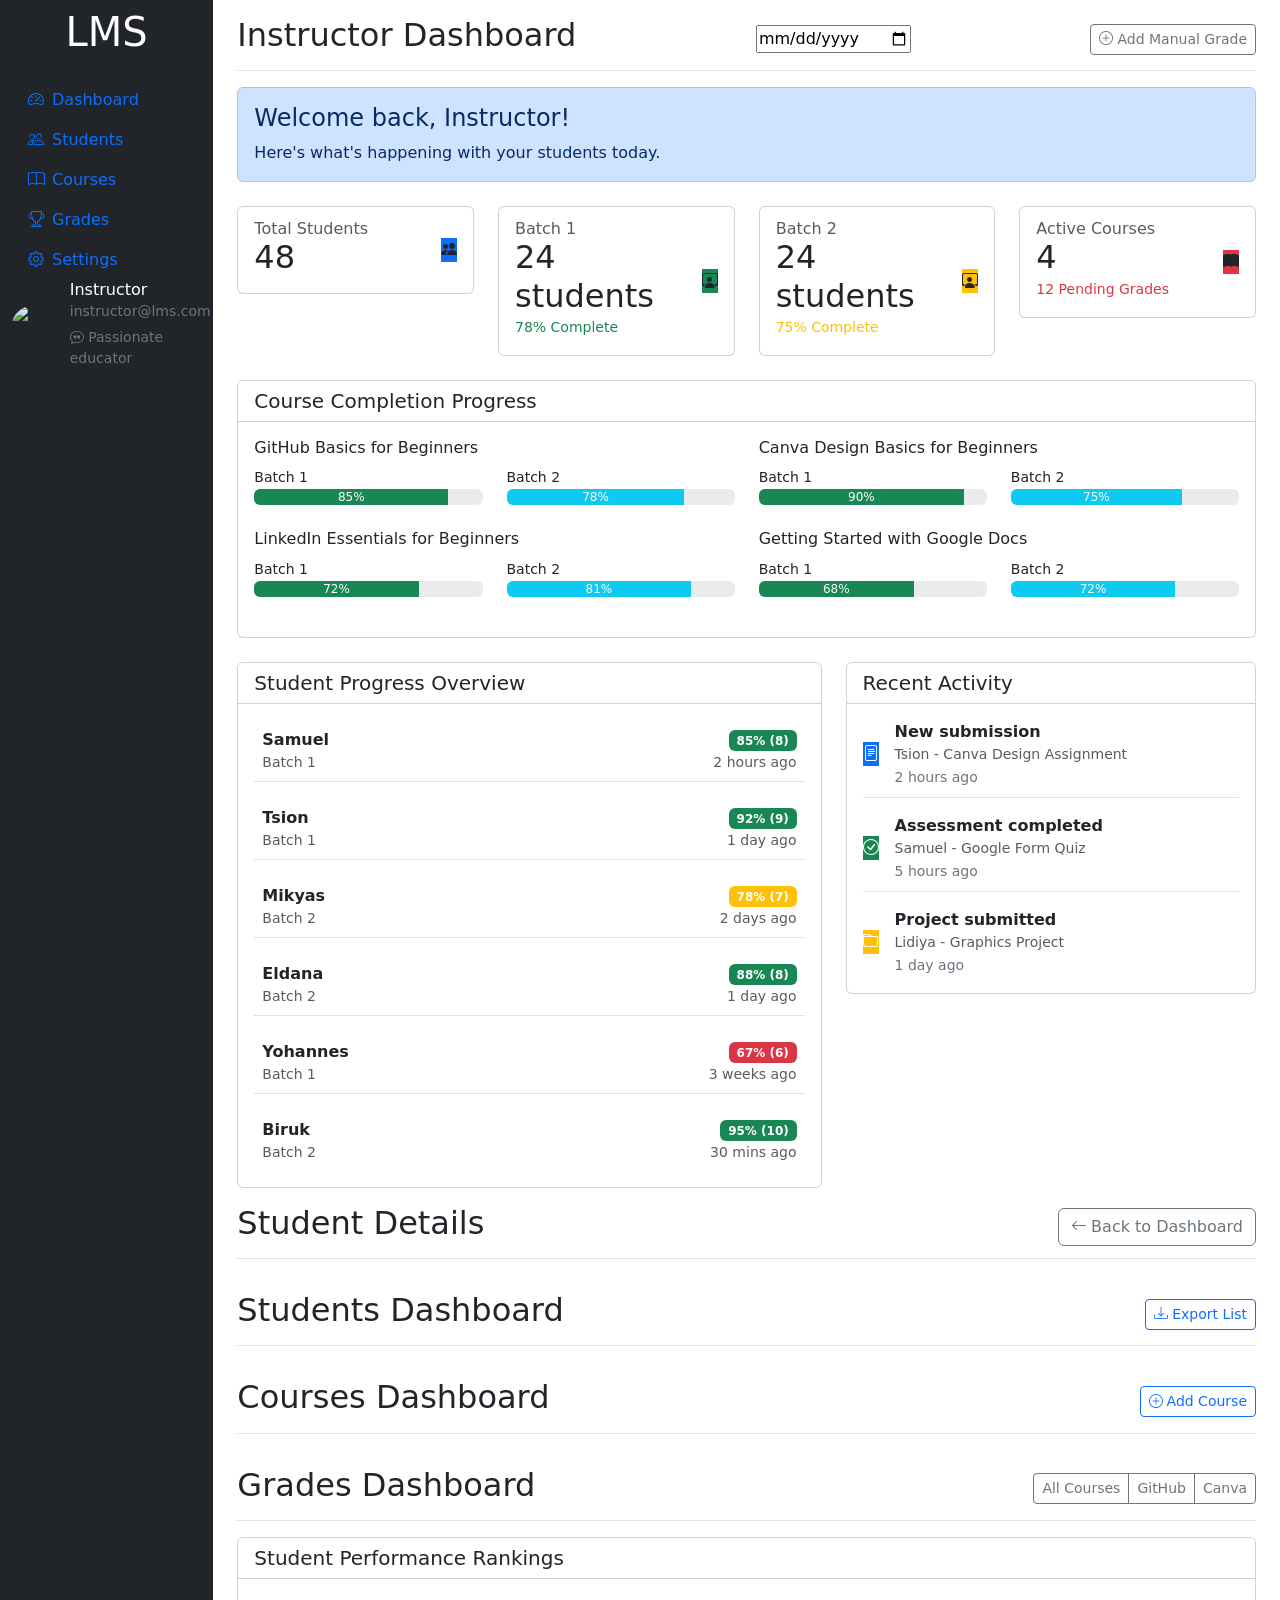
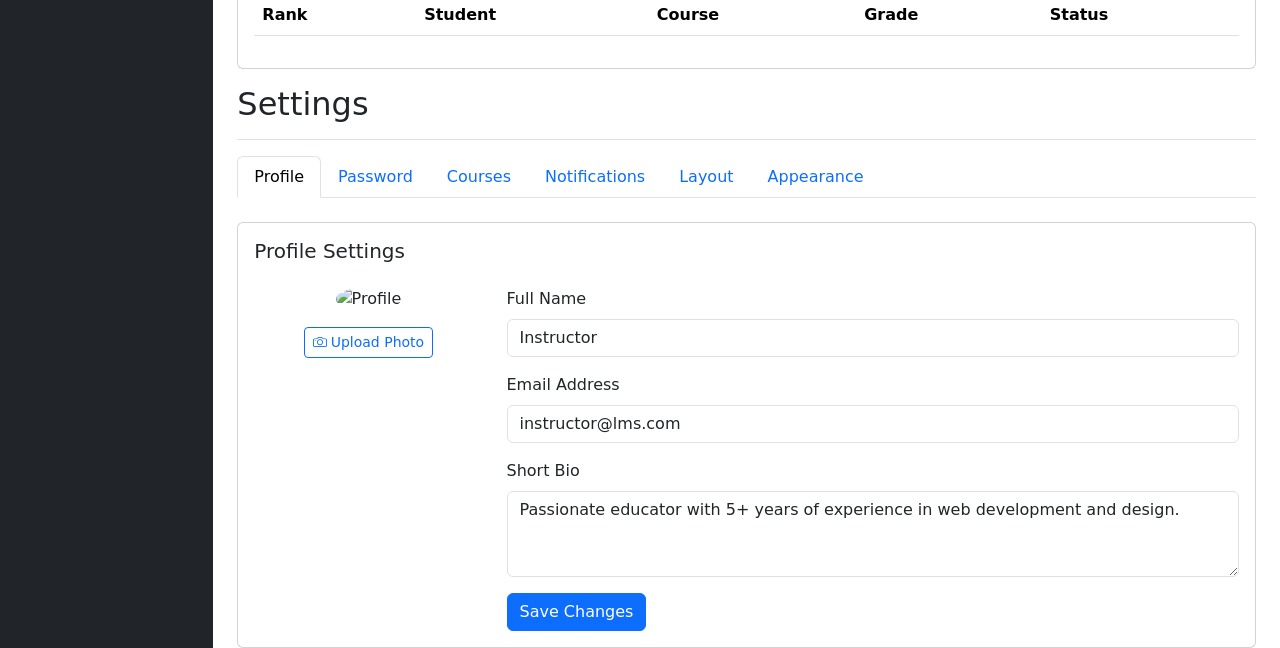
==== instructor/index.html @ f55db043 "Refactor instructor profile and clean up comments Updated instructor details and removed unnecessary" ====
<!doctype html>
<html lang="en">
  <head>
    <meta charset="UTF-8" />
    <meta name="viewport" content="width=device-width, initial-scale=1.0" />
    <title>LMS Dashboard - Instructor View</title>

    <!-- Bootstrap 5 CSS CDN -->
    <link
      href="https://cdn.jsdelivr.net/npm/bootstrap@5.3.2/dist/css/bootstrap.min.css"
      rel="stylesheet"
    />
    <!-- Bootstrap Icon -->
    <link
      rel="stylesheet"
      href="https://cdn.jsdelivr.net/npm/bootstrap-icons@1.11.3/font/bootstrap-icons.min.css"
    />
    <!-- Font Awesome -->
    <link
      rel="stylesheet"
      href="https://cdnjs.cloudflare.com/ajax/libs/font-awesome/6.5.1/css/all.min.css"
    />
    <!-- Custom CSS -->
    <link rel="stylesheet" href="style.css" />
  </head>
  <body>
    <!-- Main Container -->
    <div class="container-fluid">
      <div class="row">
        <!-- Sidebar Navigation -->
        <nav class="col-md-3 col-lg-2 d-md-block bg-dark sidebar">
          <div class="sidebar-wrapper">
            <div class="text-center mb-4">
              <h1 class="text-white mt-2">LMS</h1>
            </div>
            <ul class="nav flex-column">
              <li class="nav-item">
                <a class="nav-link active" href="#" data-page="dashboard">
                  <i class="bi bi-speedometer2 me-2"></i>Dashboard
                </a>
              </li>
              <li class="nav-item">
                <a class="nav-link" href="#" data-page="students">
                  <i class="bi bi-people me-2"></i>Students
                </a>
              </li>
              <li class="nav-item">
                <a class="nav-link" href="#" data-page="courses">
                  <i class="bi bi-book me-2"></i>Courses
                </a>
              </li>
              <li class="nav-item">
                <a class="nav-link" href="#" data-page="grades">
                  <i class="bi bi-trophy me-2"></i>Grades
                </a>
              </li>
              <li class="nav-item">
                <a class="nav-link" href="#" data-page="settings">
                  <i class="bi bi-gear me-2"></i>Settings
                </a>
              </li>
            </ul>

            <!-- Instructor Profile Section (Bottom of Sidebar) -->
            <div class="instructor-profile-sidebar">
              <div class="d-flex align-items-center">
                <img
                  src="https://via.placeholder.com/50"
                  alt="Profile"
                  class="profile-thumbnail rounded-circle me-2"
                />
                <div class="profile-info">
                  <h6 class="text-white mb-0"> Instructor</h6>
                  <small class="text-secondary">instructor@lms.com</small>
                  <p class="text-secondary small mb-0 mt-1">
                    <i class="bi bi-chat-quote"></i> Passionate educator
                  </p>
                </div>
              </div>
            </div>
          </div>
        </nav>

        <!-- Main Content Area -->
        <main class="col-md-9 ms-sm-auto col-lg-10 px-md-4 main-content">
          <!-- Dynamic Content Pages -->
          <div id="dashboard-page" class="page active">
            <!-- Dashboard Header -->
            <div
              class="d-flex justify-content-between flex-wrap flex-md-nowrap align-items-center pt-3 pb-2 mb-3 border-bottom"
            >
              <h1 class="h2">Instructor Dashboard</h1>
              <div class="calendar-box">
                <input type="date" id="calendar" />
              </div>
              <div class="btn-toolbar mb-2 mb-md-0">
                <button
                  type="button"
                  class="btn btn-sm btn-outline-secondary"
                  data-bs-toggle="modal"
                  data-bs-target="#gradeModal"
                >
                  <i class="bi bi-plus-circle me-1"></i>Add Manual Grade
                </button>
              </div>
            </div>

            <!-- Welcome Banner -->
            <div class="alert alert-primary welcome-banner mb-4">
              <h4 class="alert-heading">Welcome back, Instructor!</h4>
              <p class="mb-0">
                Here's what's happening with your students today.
              </p>
            </div>

            <!-- Stats Cards -->
            <div class="row mb-4">
              <div class="col-md-3">
                <div class="card stat-card">
                  <div class="card-body">
                    <div
                      class="d-flex justify-content-between align-items-center"
                    >
                      <div>
                        <h6 class="card-subtitle text-muted">Total Students</h6>
                        <h2 class="card-title mb-0">48</h2>
                      </div>
                      <div class="stat-icon bg-primary">
                        <i class="bi bi-people-fill"></i>
                      </div>
                    </div>
                  </div>
                </div>
              </div>
              <div class="col-md-3">
                <div class="card stat-card">
                  <div class="card-body">
                    <div
                      class="d-flex justify-content-between align-items-center"
                    >
                      <div>
                        <h6 class="card-subtitle text-muted">Batch 1</h6>
                        <h2 class="card-title mb-0">24 students</h2>
                        <small class="text-success">78% Complete</small>
                      </div>
                      <div class="stat-icon bg-success">
                        <i class="bi bi-person-workspace"></i>
                      </div>
                    </div>
                  </div>
                </div>
              </div>
              <div class="col-md-3">
                <div class="card stat-card">
                  <div class="card-body">
                    <div
                      class="d-flex justify-content-between align-items-center"
                    >
                      <div>
                        <h6 class="card-subtitle text-muted">Batch 2</h6>
                        <h2 class="card-title mb-0">24 students</h2>
                        <small class="text-warning">75% Complete</small>
                      </div>
                      <div class="stat-icon bg-warning">
                        <i class="bi bi-person-workspace"></i>
                      </div>
                    </div>
                  </div>
                </div>
              </div>
              <div class="col-md-3">
                <div class="card stat-card">
                  <div class="card-body">
                    <div
                      class="d-flex justify-content-between align-items-center"
                    >
                      <div>
                        <h6 class="card-subtitle text-muted">Active Courses</h6>
                        <h2 class="card-title mb-0">4</h2>
                        <small class="text-danger">12 Pending Grades</small>
                      </div>
                      <div class="stat-icon bg-danger">
                        <i class="bi bi-book-fill"></i>
                      </div>
                    </div>
                  </div>
                </div>
              </div>
            </div>

            <!-- Course Progress Section -->
            <div class="row mb-4">
              <div class="col-12">
                <div class="card">
                  <div class="card-header bg-white">
                    <h5 class="mb-0">Course Completion Progress</h5>
                  </div>
                  <div class="card-body">
                    <div class="row">
                      <div class="col-md-6">
                        <div class="course-item mb-3">
                          <h6>GitHub Basics for Beginners</h6>
                          <div class="row">
                            <div class="col-6">
                              <small>Batch 1</small>
                              <div class="progress mb-2">
                                <div
                                  class="progress-bar bg-success"
                                  style="width: 85%"
                                >
                                  85%
                                </div>
                              </div>
                            </div>
                            <div class="col-6">
                              <small>Batch 2</small>
                              <div class="progress mb-2">
                                <div
                                  class="progress-bar bg-info"
                                  style="width: 78%"
                                >
                                  78%
                                </div>
                              </div>
                            </div>
                          </div>
                        </div>
                        <div class="course-item mb-3">
                          <h6>LinkedIn Essentials for Beginners</h6>
                          <div class="row">
                            <div class="col-6">
                              <small>Batch 1</small>
                              <div class="progress mb-2">
                                <div
                                  class="progress-bar bg-success"
                                  style="width: 72%"
                                >
                                  72%
                                </div>
                              </div>
                            </div>
                            <div class="col-6">
                              <small>Batch 2</small>
                              <div class="progress mb-2">
                                <div
                                  class="progress-bar bg-info"
                                  style="width: 81%"
                                >
                                  81%
                                </div>
                              </div>
                            </div>
                          </div>
                        </div>
                      </div>
                      <div class="col-md-6">
                        <div class="course-item mb-3">
                          <h6>Canva Design Basics for Beginners</h6>
                          <div class="row">
                            <div class="col-6">
                              <small>Batch 1</small>
                              <div class="progress mb-2">
                                <div
                                  class="progress-bar bg-success"
                                  style="width: 90%"
                                >
                                  90%
                                </div>
                              </div>
                            </div>
                            <div class="col-6">
                              <small>Batch 2</small>
                              <div class="progress mb-2">
                                <div
                                  class="progress-bar bg-info"
                                  style="width: 75%"
                                >
                                  75%
                                </div>
                              </div>
                            </div>
                          </div>
                        </div>
                        <div class="course-item mb-3">
                          <h6>Getting Started with Google Docs</h6>
                          <div class="row">
                            <div class="col-6">
                              <small>Batch 1</small>
                              <div class="progress mb-2">
                                <div
                                  class="progress-bar bg-success"
                                  style="width: 68%"
                                >
                                  68%
                                </div>
                              </div>
                            </div>
                            <div class="col-6">
                              <small>Batch 2</small>
                              <div class="progress mb-2">
                                <div
                                  class="progress-bar bg-info"
                                  style="width: 72%"
                                >
                                  72%
                                </div>
                              </div>
                            </div>
                          </div>
                        </div>
                      </div>
                    </div>
                  </div>
                </div>
              </div>
            </div>

            <!-- Student Progress Overview and Recent Activity -->
            <div class="row">
              <div class="col-md-7">
                <div class="card">
                  <div class="card-header bg-white">
                    <h5 class="mb-0">Student Progress Overview</h5>
                  </div>
                  <div class="card-body">
                    <div class="student-progress-list">
                      <div
                        class="student-item mb-3 p-2 border-bottom"
                        onclick="viewStudentDetails('ST001')"
                      >
                        <div
                          class="d-flex justify-content-between align-items-center"
                        >
                          <div>
                            <strong>Samuel</strong>
                            <div class="text-muted small">Batch 1</div>
                          </div>
                          <div class="text-end">
                            <span class="badge bg-success">85% (8)</span>
                            <small class="text-muted d-block"
                              >2 hours ago</small
                            >
                          </div>
                        </div>
                      </div>
                      <div
                        class="student-item mb-3 p-2 border-bottom"
                        onclick="viewStudentDetails('ST002')"
                      >
                        <div
                          class="d-flex justify-content-between align-items-center"
                        >
                          <div>
                            <strong>Tsion</strong>
                            <div class="text-muted small">Batch 1</div>
                          </div>
                          <div class="text-end">
                            <span class="badge bg-success">92% (9)</span>
                            <small class="text-muted d-block">1 day ago</small>
                          </div>
                        </div>
                      </div>
                      <div
                        class="student-item mb-3 p-2 border-bottom"
                        onclick="viewStudentDetails('ST003')"
                      >
                        <div
                          class="d-flex justify-content-between align-items-center"
                        >
                          <div>
                            <strong>Mikyas</strong>
                            <div class="text-muted small">Batch 2</div>
                          </div>
                          <div class="text-end">
                            <span class="badge bg-warning">78% (7)</span>
                            <small class="text-muted d-block">2 days ago</small>
                          </div>
                        </div>
                      </div>
                      <div
                        class="student-item mb-3 p-2 border-bottom"
                        onclick="viewStudentDetails('ST004')"
                      >
                        <div
                          class="d-flex justify-content-between align-items-center"
                        >
                          <div>
                            <strong>Eldana</strong>
                            <div class="text-muted small">Batch 2</div>
                          </div>
                          <div class="text-end">
                            <span class="badge bg-success">88% (8)</span>
                            <small class="text-muted d-block">1 day ago</small>
                          </div>
                        </div>
                      </div>
                      <div
                        class="student-item mb-3 p-2 border-bottom"
                        onclick="viewStudentDetails('ST005')"
                      >
                        <div
                          class="d-flex justify-content-between align-items-center"
                        >
                          <div>
                            <strong>Yohannes</strong>
                            <div class="text-muted small">Batch 1</div>
                          </div>
                          <div class="text-end">
                            <span class="badge bg-danger">67% (6)</span>
                            <small class="text-muted d-block"
                              >3 weeks ago</small
                            >
                          </div>
                        </div>
                      </div>
                      <div
                        class="student-item p-2"
                        onclick="viewStudentDetails('ST006')"
                      >
                        <div
                          class="d-flex justify-content-between align-items-center"
                        >
                          <div>
                            <strong>Biruk</strong>
                            <div class="text-muted small">Batch 2</div>
                          </div>
                          <div class="text-end">
                            <span class="badge bg-success">95% (10)</span>
                            <small class="text-muted d-block"
                              >30 mins ago</small
                            >
                          </div>
                        </div>
                      </div>
                    </div>
                  </div>
                </div>
              </div>
              <div class="col-md-5">
                <div class="card">
                  <div class="card-header bg-white">
                    <h5 class="mb-0">Recent Activity</h5>
                  </div>
                  <div class="card-body">
                    <div class="activity-list">
                      <div class="activity-item mb-3 pb-2 border-bottom">
                        <div class="d-flex align-items-center">
                          <div class="activity-icon bg-primary me-3">
                            <i class="bi bi-file-text text-white"></i>
                          </div>
                          <div>
                            <strong>New submission</strong>
                            <div class="text-muted small">
                              Tsion - Canva Design Assignment
                            </div>
                            <small class="text-secondary">2 hours ago</small>
                          </div>
                        </div>
                      </div>
                      <div class="activity-item mb-3 pb-2 border-bottom">
                        <div class="d-flex align-items-center">
                          <div class="activity-icon bg-success me-3">
                            <i class="bi bi-check-circle text-white"></i>
                          </div>
                          <div>
                            <strong>Assessment completed</strong>
                            <div class="text-muted small">
                              Samuel - Google Form Quiz
                            </div>
                            <small class="text-secondary">5 hours ago</small>
                          </div>
                        </div>
                      </div>
                      <div class="activity-item">
                        <div class="d-flex align-items-center">
                          <div class="activity-icon bg-warning me-3">
                            <i class="bi bi-folder text-white"></i>
                          </div>
                          <div>
                            <strong>Project submitted</strong>
                            <div class="text-muted small">
                              Lidiya - Graphics Project
                            </div>
                            <small class="text-secondary">1 day ago</small>
                          </div>
                        </div>
                      </div>
                    </div>
                  </div>
                </div>
              </div>
            </div>
          </div>

          <!-- Student Details Page (initially hidden) -->
          <div id="student-page" class="page">
            <div
              class="d-flex justify-content-between flex-wrap flex-md-nowrap align-items-center pt-3 pb-2 mb-3 border-bottom"
            >
              <h1 class="h2">Student Details</h1>
              <button
                class="btn btn-outline-secondary"
                onclick="showPage('dashboard')"
              >
                <i class="bi bi-arrow-left me-1"></i>Back to Dashboard
              </button>
            </div>

            <!-- Student Details Content -->
            <div id="student-details-container">
              <!-- Will be populated by JavaScript -->
            </div>
          </div>

          <!-- Students Dashboard Page -->
          <div id="students-page" class="page">
            <div
              class="d-flex justify-content-between flex-wrap flex-md-nowrap align-items-center pt-3 pb-2 mb-3 border-bottom"
            >
              <h1 class="h2">Students Dashboard</h1>
              <div class="btn-toolbar mb-2 mb-md-0">
                <button
                  type="button"
                  class="btn btn-sm btn-outline-primary"
                  onclick="exportStudentList()"
                >
                  <i class="bi bi-download me-1"></i>Export List
                </button>
              </div>
            </div>

            <!-- Students by Batch -->
            <div id="students-by-batch" class="row">
              <!-- Will be populated by JavaScript -->
            </div>
          </div>

          <!-- Courses Dashboard Page -->
          <div id="courses-page" class="page">
            <div
              class="d-flex justify-content-between flex-wrap flex-md-nowrap align-items-center pt-3 pb-2 mb-3 border-bottom"
            >
              <h1 class="h2">Courses Dashboard</h1>
              <button
                type="button"
                class="btn btn-sm btn-outline-primary"
                onclick="showAddCourseModal()"
              >
                <i class="bi bi-plus-circle me-1"></i>Add Course
              </button>
            </div>

            <!-- Courses with Enrolled Students -->
            <div id="courses-with-students" class="row">
              <!-- Will be populated by JavaScript -->
            </div>
          </div>

          <!-- Grades Dashboard Page -->
          <div id="grades-page" class="page">
            <div
              class="d-flex justify-content-between flex-wrap flex-md-nowrap align-items-center pt-3 pb-2 mb-3 border-bottom"
            >
              <h1 class="h2">Grades Dashboard</h1>
              <div class="btn-group">
                <button
                  type="button"
                  class="btn btn-sm btn-outline-secondary"
                  onclick="filterGradesByCourse('all')"
                >
                  All Courses
                </button> 
                <button
                  type="button"
                  class="btn btn-sm btn-outline-secondary"
                  onclick="filterGradesByCourse('github')"
                >
                  GitHub
                </button>
                

                <button
                  type="button"
                  class="btn btn-sm btn-outline-secondary"
                  onclick="filterGradesByCourse('canva')"
                >
                  Canva
                </button>
              </div>
            </div>

            <!-- Rankings Table -->
            <div class="card">
              <div class="card-header bg-white">
                <h5 class="mb-0">Student Performance Rankings</h5>
              </div>
              <div class="card-body">
                <div class="table-responsive">
                  <table
                    class="table table-hover rankings-table"
                    id="grades-ranking-table"
                  >
                    <thead>
                      <tr>
                        <th>Rank</th>
                        <th>Student</th>
                        <th>Course</th>
                        <th>Grade</th>
                        <th>Status</th>
                      </tr>
                    </thead>
                    <tbody id="grades-table-body">
                      <!-- Will be populated by JavaScript -->
                    </tbody>
                  </table>
                </div>
              </div>
            </div>
          </div>

          <!-- Settings Dashboard Page -->
          <div id="settings-page" class="page">
            <div
              class="d-flex justify-content-between flex-wrap flex-md-nowrap align-items-center pt-3 pb-2 mb-3 border-bottom"
            >
              <h1 class="h2">Settings</h1>
            </div>

            <!-- Settings Tabs -->
            <ul class="nav nav-tabs mb-4" id="settingsTabs" role="tablist">
              <li class="nav-item" role="presentation">
                <button
                  class="nav-link active"
                  id="profile-tab"
                  data-bs-toggle="tab"
                  data-bs-target="#profile"
                  type="button"
                  role="tab"
                >
                  Profile
                </button>
              </li>
              <li class="nav-item" role="presentation">
                <button
                  class="nav-link"
                  id="password-tab"
                  data-bs-toggle="tab"
                  data-bs-target="#password"
                  type="button"
                  role="tab"
                >
                  Password
                </button>
              </li>
              <li class="nav-item" role="presentation">
                <button
                  class="nav-link"
                  id="courses-tab"
                  data-bs-toggle="tab"
                  data-bs-target="#courses-settings"
                  type="button"
                  role="tab"
                >
                  Courses
                </button>
              </li>
              <li class="nav-item" role="presentation">
                <button
                  class="nav-link"
                  id="notifications-tab"
                  data-bs-toggle="tab"
                  data-bs-target="#notifications"
                  type="button"
                  role="tab"
                >
                  Notifications
                </button>
              </li>
              <li class="nav-item" role="presentation">
                <button
                  class="nav-link"
                  id="layout-tab"
                  data-bs-toggle="tab"
                  data-bs-target="#layout"
                  type="button"
                  role="tab"
                >
                  Layout
                </button>
              </li>
              <li class="nav-item" role="presentation">
                <button
                  class="nav-link"
                  id="appearance-tab"
                  data-bs-toggle="tab"
                  data-bs-target="#appearance"
                  type="button"
                  role="tab"
                >
                  Appearance
                </button>
              </li>
            </ul>

            <!-- Settings Tab Content -->
            <div class="tab-content" id="settingsTabContent">
              <!-- Profile Settings -->
              <div
                class="tab-pane fade show active"
                id="profile"
                role="tabpanel"
              >
                <div class="card">
                  <div class="card-body">
                    <h5 class="card-title mb-4">Profile Settings</h5>
                    <form id="profileSettingsForm">
                      <div class="row">
                        <div class="col-md-3 text-center mb-4">
                          <div class="profile-picture-upload">
                            <img
                              src="https://via.placeholder.com/150"
                              alt="Profile"
                              class="rounded-circle mb-3"
                              id="profilePreview"
                              style="
                                width: 150px;
                                height: 150px;
                                object-fit: cover;
                              "
                            />
                            <div>
                              <label
                                for="profilePicture"
                                class="btn btn-outline-primary btn-sm"
                              >
                                <i class="bi bi-camera me-1"></i>Upload Photo
                              </label>
                              <input
                                type="file"
                                class="d-none"
                                id="profilePicture"
                                accept="image/*"
                                onchange="previewProfilePicture(this)"
                              />
                            </div>
                          </div>
                        </div>
                        <div class="col-md-9">
                          <div class="mb-3">
                            <label for="profileName" class="form-label"
                              >Full Name</label
                            >
                            <input
                              type="text"
                              class="form-control"
                              id="profileName"
                              value="Instructor"
                            />
                          </div>
                          <div class="mb-3">
                            <label for="profileEmail" class="form-label"
                              >Email Address</label
                            >
                            <input
                              type="email"
                              class="form-control"
                              id="profileEmail"
                              value="instructor@lms.com"
                            />
                          </div>
                          <div class="mb-3">
                            <label for="profileBio" class="form-label"
                              >Short Bio</label
                            >
                            <textarea
                              class="form-control"
                              id="profileBio"
                              rows="3"
                            >
Passionate educator with 5+ years of experience in web development and design.</textarea
                            >
                          </div>
                          <button
                            type="button"
                            class="btn btn-primary"
                            onclick="saveProfileSettings()"
                          >
                            Save Changes
                          </button>
                        </div>
                      </div>
                    </form>
                  </div>
                </div>
              </div>

              <!-- Password Settings -->
              <div class="tab-pane fade" id="password" role="tabpanel">
                <div class="card">
                  <div class="card-body">
                    <h5 class="card-title mb-4">Change Password</h5>
                    <form id="passwordSettingsForm">
                      <div class="mb-3">
                        <label for="currentPassword" class="form-label"
                          >Current Password</label
                        >
                        <input
                          type="password"
                          class="form-control"
                          id="currentPassword"
                          required
                        />
                      </div>
                      <div class="mb-3">
                        <label for="newPassword" class="form-label"
                          >New Password</label
                        >
                        <input
                          type="password"
                          class="form-control"
                          id="newPassword"
                          required
                        />
                        <div class="password-strength mt-2">
                          <div class="progress" style="height: 5px">
                            <div
                              class="progress-bar"
                              id="passwordStrength"
                              style="width: 0%"
                            ></div>
                          </div>
                          <small class="text-muted" id="passwordStrengthText"
                            >Enter a password</small
                          >
                        </div>
                      </div>
                      <div class="mb-3">
                        <label for="confirmPassword" class="form-label"
                          >Confirm New Password</label
                        >
                        <input
                          type="password"
                          class="form-control"
                          id="confirmPassword"
                          required
                        />
                        <div
                          class="invalid-feedback"
                          id="passwordMatchFeedback"
                        >
                          Passwords do not match
                        </div>
                      </div>
                      <button
                        type="button"
                        class="btn btn-primary"
                        onclick="changePassword()"
                      >
                        Update Password
                      </button>
                    </form>
                  </div>
                </div>
              </div>

              <!-- Course Settings -->
              <div class="tab-pane fade" id="courses-settings" role="tabpanel">
                <div class="card">
                  <div class="card-body">
                    <h5 class="card-title mb-4">Course Settings</h5>

                    <!-- Course Visibility -->
                    <div class="mb-4">
                      <h6>Default Course Visibility</h6>
                      <div class="form-check">
                        <input
                          class="form-check-input"
                          type="radio"
                          name="courseVisibility"
                          id="visibilityPublic"
                          checked
                        />
                        <label class="form-check-label" for="visibilityPublic">
                          <i class="bi bi-globe me-1"></i>Public - Anyone can
                          view
                        </label>
                      </div>
                      <div class="form-check">
                        <input
                          class="form-check-input"
                          type="radio"
                          name="courseVisibility"
                          id="visibilityPrivate"
                        />
                        <label class="form-check-label" for="visibilityPrivate">
                          <i class="bi bi-lock me-1"></i>Private - Only enrolled
                          students
                        </label>
                      </div>
                    </div>

                    <!-- Enrollment Options -->
                    <div class="mb-4">
                      <h6>Default Enrollment Options</h6>
                      <div class="form-check">
                        <input
                          class="form-check-input"
                          type="radio"
                          name="enrollmentOption"
                          id="enrollmentOpen"
                          checked
                        />
                        <label class="form-check-label" for="enrollmentOpen">
                          <i class="bi bi-door-open me-1"></i>Open Enrollment -
                          Anyone can join
                        </label>
                      </div>
                      <div class="form-check">
                        <input
                          class="form-check-input"
                          type="radio"
                          name="enrollmentOption"
                          id="enrollmentInvite"
                        />
                        <label class="form-check-label" for="enrollmentInvite">
                          <i class="bi bi-envelope me-1"></i>Invite Only -
                          Requires approval
                        </label>
                      </div>
                    </div>

                    <button
                      type="button"
                      class="btn btn-primary"
                      onclick="saveCourseSettings()"
                    >
                      Save Settings
                    </button>
                  </div>
                </div>
              </div>

              <!-- Notification Settings -->
              <div class="tab-pane fade" id="notifications" role="tabpanel">
                <div class="card">
                  <div class="card-body">
                    <h5 class="card-title mb-4">Notification Preferences</h5>

                    <div class="mb-4">
                      <div class="form-check form-switch mb-3">
                        <input
                          class="form-check-input"
                          type="checkbox"
                          id="emailSubmissions"
                          checked
                        />
                        <label class="form-check-label" for="emailSubmissions">
                          <strong
                            >Email notifications for new submissions</strong
                          >
                          <p class="text-muted small mb-0">
                            Get notified when students submit assignments
                          </p>
                        </label>
                      </div>

                      <div class="form-check form-switch mb-3">
                        <input
                          class="form-check-input"
                          type="checkbox"
                          id="emailMessages"
                          checked
                        />
                        <label class="form-check-label" for="emailMessages">
                          <strong>Email notifications for new messages</strong>
                          <p class="text-muted small mb-0">
                            Get notified when you receive new messages
                          </p>
                        </label>
                      </div>

                      <div class="form-check form-switch mb-3">
                        <input
                          class="form-check-input"
                          type="checkbox"
                          id="emailGrades"
                        />
                        <label class="form-check-label" for="emailGrades">
                          <strong>Grade updates</strong>
                          <p class="text-muted small mb-0">
                            Get notified when grades are posted or updated
                          </p>
                        </label>
                      </div>

                      <div class="form-check form-switch">
                        <input
                          class="form-check-input"
                          type="checkbox"
                          id="emailAnnouncements"
                          checked
                        />
                        <label
                          class="form-check-label"
                          for="emailAnnouncements"
                        >
                          <strong>Course announcements</strong>
                          <p class="text-muted small mb-0">
                            Receive important course announcements
                          </p>
                        </label>
                      </div>
                    </div>

                    <button
                      type="button"
                      class="btn btn-primary"
                      onclick="saveNotificationSettings()"
                    >
                      Save Preferences
                    </button>
                  </div>
                </div>
              </div>

              <!-- Layout Settings -->
              <div class="tab-pane fade" id="layout" role="tabpanel">
                <div class="card">
                  <div class="card-body">
                    <h5 class="card-title mb-4">Account</h5>

                    <!-- Active Sessions -->
                    <div class="mb-4">
                      <h6>Active Sessions</h6>
                      <div class="list-group">
                        <div
                          class="list-group-item d-flex justify-content-between align-items-center"
                        >
                          <div>
                            <i class="bi bi-laptop me-2"></i>
                            <strong>Current Session</strong>
                            <br />
                            <small class="text-muted"
                              >Chrome on Windows • 192.168.1.100</small
                            >
                          </div>
                          <span class="badge bg-success">Active Now</span>
                        </div>
                        <div
                          class="list-group-item d-flex justify-content-between align-items-center"
                        >
                          <div>
                            <i class="bi bi-phone me-2"></i>
                            <strong>Mobile Device</strong>
                            <br />
                            <small class="text-muted"
                              >Safari on iOS • 192.168.1.101</small
                            >
                          </div>
                          <button class="btn btn-sm btn-outline-danger">
                            Sign Out
                          </button>
                        </div>
                      </div>
                    </div>

                    <button
                      type="button"
                      class="btn btn-primary"
                      onclick="saveLayoutSettings()"
                    >
                      Save Layout
                    </button>
                  </div>
                </div>
              </div>

              <!-- Appearance Settings -->
              <div class="tab-pane fade" id="appearance" role="tabpanel">
                <div class="card">
                  <div class="card-body">
                    <h5 class="card-title mb-4">Appearance</h5>

                    <!-- Theme Options -->
                    <div class="mb-4">
                      <h6>Theme</h6>
                      <div class="row">
                        <div class="col-md-6 mb-3">
                          <div
                            class="theme-option card text-center p-3 selected"
                            onclick="selectTheme('light')"
                          >
                            <i
                              class="bi bi-brightness-high-fill fs-1 mb-2 text-warning"
                            ></i>
                            <h6>Light Mode</h6>
                            <small class="text-muted"
                              >Default light theme</small
                            >
                          </div>
                        </div>
                        <div class="col-md-6 mb-3">
                          <div
                            class="theme-option card text-center p-3"
                            onclick="selectTheme('dark')"
                          >
                            <i
                              class="bi bi-moon-stars-fill fs-1 mb-2 text-primary"
                            ></i>
                            <h6>Dark Mode</h6>
                            <small class="text-muted"
                              >Easy on the eyes at night</small
                            >
                          </div>
                        </div>
                      </div>
                    </div>

                    <button
                      type="button"
                      class="btn btn-primary"
                      onclick="saveAppearanceSettings()"
                    >
                      Apply Theme
                    </button>
                  </div>
                </div>
              </div>
            </div>
          </div>
        </main>
      </div>
    </div>

    <!-- Add Manual Grade Modal -->
    <div class="modal fade" id="gradeModal" tabindex="-1">
      <div class="modal-dialog">
        <div class="modal-content">
          <div class="modal-header">
            <h5 class="modal-title">Add Manual Grade</h5>
            <button
              type="button"
              class="btn-close"
              data-bs-dismiss="modal"
            ></button>
          </div>
          <div class="modal-body">
            <form id="gradeForm">
              <div class="mb-3">
                <label for="studentName" class="form-label">Student Name</label>
                <select class="form-select" id="studentName" required>
                  <option value="">Select student</option>
                  <option value="Sami">Sami (Batch 1)</option>
                  <option value="Tsi">Tsi (Batch 1)</option>
                  <option value="Miky">Miky (Batch 2)</option>
                  <option value="Emma">Emma (Batch 2)</option>
                  <option value="John">John (Batch 1)</option>
                  <option value="Bety">Bety (Batch 2)</option>
                  <option value="Lidiya">Lidiya (Batch 2)</option>
                  <option value="Alex">Abel (Batch 1)</option>
                </select>
              </div>
              <div class="mb-3">
                <label for="courseName" class="form-label">Course</label>
                <select class="form-select" id="courseName" required>
                  <option value="">Select course</option>
                  <option value="GitHub Basics for Beginners">
                    GitHub Basics
                  </option>
                  <option value="LinkedIn Essentials for Beginners">
                    LinkedIn Essentials
                  </option>
                  <option value="Canva Design Basics for Beginners">
                    Canva Design
                  </option>
                  <option value="Getting Started with Google Docs">
                    Google Docs
                  </option>
                </select>
              </div>
              <div class="mb-3">
                <label for="gradeValue" class="form-label">Grade (%)</label>
                <input
                  type="number"
                  class="form-control"
                  id="gradeValue"
                  min="0"
                  max="100"
                  required
                />
              </div>
              <div class="mb-3">
                <label for="assessmentType" class="form-label"
                  >Assessment Type</label
                >
                <input
                  type="text"
                  class="form-control"
                  id="assessmentType"
                  placeholder="e.g., Midterm Project, Quiz"
                  required
                />
              </div>
            </form>
          </div>
          <div class="modal-footer">
            <button
              type="button"
              class="btn btn-secondary"
              data-bs-dismiss="modal"
            >
              Cancel
            </button>
            <button
              type="button"
              class="btn btn-primary"
              onclick="submitGrade()"
            >
              Submit Grade
            </button>
          </div>
        </div>
      </div>
    </div>

    <!-- Add Course Modal (New) -->
    <div class="modal fade" id="addCourseModal" tabindex="-1">
      <div class="modal-dialog">
        <div class="modal-content">
          <div class="modal-header">
            <h5 class="modal-title">Add New Course</h5>
            <button
              type="button"
              class="btn-close"
              data-bs-dismiss="modal"
            ></button>
          </div>
          <div class="modal-body">
            <form id="addCourseForm">
              <div class="mb-3">
                <label for="courseName" class="form-label">Course Name</label>
                <input
                  type="text"
                  class="form-control"
                  id="courseName"
                  required
                />
              </div>
              <div class="mb-3">
                <label for="courseCode" class="form-label">Course Code</label>
                <input
                  type="text"
                  class="form-control"
                  id="courseCode"
                  placeholder="e.g., CS101"
                  required
                />
              </div>
              <div class="mb-3">
                <label for="courseDescription" class="form-label"
                  >Description</label
                >
                <textarea
                  class="form-control"
                  id="courseDescription"
                  rows="3"
                ></textarea>
              </div>
              <div class="mb-3">
                <label for="courseVisibility" class="form-label"
                  >Visibility</label
                >
                <select class="form-select" id="courseVisibility">
                  <option value="public">Public</option>
                  <option value="private">Private</option>
                </select>
              </div>
            </form>
          </div>
          <div class="modal-footer">
            <button
              type="button"
              class="btn btn-secondary"
              data-bs-dismiss="modal"
            >
              Cancel
            </button>
            <button
              type="button"
              class="btn btn-primary"
              onclick="addNewCourse()"
            >
              Add Course
            </button>
          </div>
        </div>
      </div>
    </div>

    <!-- Bootstrap JS -->
    <script src="https://cdn.jsdelivr.net/npm/bootstrap@5.3.2/dist/js/bootstrap.bundle.min.js"></script>
    <!-- Custom JS -->
    <script src="script.js"></script>
  </body>
</html>
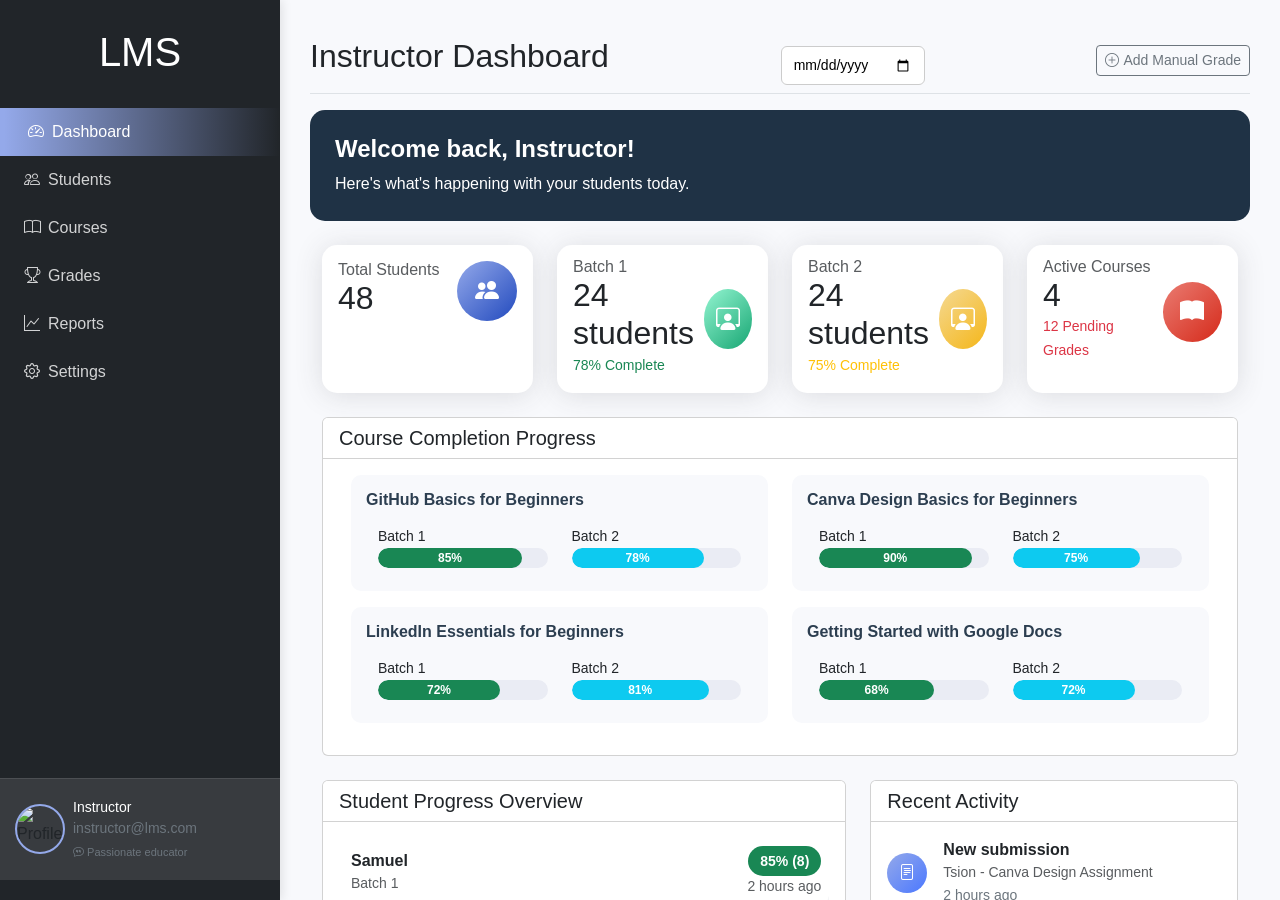
==== commit 01e497d0: "Implement Reports Dashboard with filters and export Added a Reports Dashboard page with export optio" ====
--- a/instructor/index.html
+++ b/instructor/index.html
@@ -54,6 +54,11 @@
                   <i class="bi bi-trophy me-2"></i>Grades
                 </a>
               </li>
+              <li class="nav-item">
+  <a class="nav-link" href="#" data-page="reports">
+    <i class="bi bi-graph-up me-2"></i>Reports
+  </a>
+</li>
               <li class="nav-item">
                 <a class="nav-link" href="#" data-page="settings">
                   <i class="bi bi-gear me-2"></i>Settings
@@ -618,6 +623,106 @@
             </div>
           </div>
 
+        <!-- Reports Dashboard Page -->
+<div id="reports-page" class="page">
+  <div
+    class="d-flex justify-content-between flex-wrap flex-md-nowrap align-items-center pt-3 pb-2 mb-3 border-bottom"
+  >
+    <h1 class="h2">Reports & Analytics</h1>
+    <div class="btn-toolbar gap-2">
+      <button type="button" class="btn btn-sm btn-success" onclick="exportToCSV()">
+        <i class="bi bi-file-spreadsheet me-1"></i>Export CSV
+      </button>
+      <button type="button" class="btn btn-sm btn-danger" onclick="exportToPDF()">
+        <i class="bi bi-file-pdf me-1"></i>Export PDF
+      </button>
+      <button type="button" class="btn btn-sm btn-primary" onclick="printReport()">
+        <i class="bi bi-printer me-1"></i>Print
+      </button>
+    </div>
+  </div>
+
+  <!-- Report Filters -->
+  <div class="card mb-4">
+    <div class="card-header bg-white">
+      <h5 class="mb-0"><i class="bi bi-funnel me-2"></i>Report Filters</h5>
+    </div>
+    <div class="card-body">
+      <div class="row">
+        <div class="col-md-3 mb-3">
+          <label class="form-label">Report Type</label>
+          <select class="form-select" id="reportType" onchange="updateReportPreview()">
+            <option value="students">Student Report</option>
+            <option value="grades">Grade Report</option>
+            <option value="courses">Course Report</option>
+            <option value="performance">Performance Summary</option>
+          </select>
+        </div>
+        <div class="col-md-3 mb-3">
+          <label class="form-label">Batch</label>
+          <select class="form-select" id="reportBatch" onchange="updateReportPreview()">
+            <option value="all">All Batches</option>
+            <option value="Batch 1">Batch 1</option>
+            <option value="Batch 2">Batch 2</option>
+          </select>
+        </div>
+        <div class="col-md-3 mb-3">
+          <label class="form-label">Date Range</label>
+          <select class="form-select" id="reportDateRange" onchange="updateReportPreview()">
+            <option value="all">All Time</option>
+            <option value="week">Last 7 Days</option>
+            <option value="month">Last 30 Days</option>
+            <option value="semester">This Semester</option>
+          </select>
+        </div>
+        <div class="col-md-3 mb-3">
+          <label class="form-label">Sort By</label>
+          <select class="form-select" id="reportSort" onchange="updateReportPreview()">
+            <option value="name">Name (A-Z)</option>
+            <option value="grade">Grade (High to Low)</option>
+            <option value="date">Date (Newest)</option>
+          </select>
+        </div>
+      </div>
+      <div class="row">
+        <div class="col-md-4 mb-3">
+          <label class="form-label">Course Filter</label>
+          <select class="form-select" id="reportCourse" onchange="updateReportPreview()">
+            <option value="all">All Courses</option>
+            <option value="GitHub Basics for Beginners">GitHub Basics</option>
+            <option value="LinkedIn Essentials for Beginners">LinkedIn Essentials</option>
+            <option value="Canva Design Basics for Beginners">Canva Design</option>
+            <option value="Getting Started with Google Docs">Google Docs</option>
+          </select>
+        </div>
+        <div class="col-md-4 mb-3">
+          <label class="form-label">Grade Range (Min)</label>
+          <input type="range" class="form-range" id="gradeMin" min="0" max="100" value="0" oninput="updateGradeMinValue(this.value)">
+          <span id="gradeMinValue" class="small">0%</span>
+        </div>
+        <div class="col-md-4 mb-3">
+          <label class="form-label">Grade Range (Max)</label>
+          <input type="range" class="form-range" id="gradeMax" min="0" max="100" value="100" oninput="updateGradeMaxValue(this.value)">
+          <span id="gradeMaxValue" class="small">100%</span>
+        </div>
+      </div>
+    </div>
+  </div>
+
+  <!-- Report Preview -->
+  <div class="card">
+    <div class="card-header bg-white d-flex justify-content-between align-items-center">
+      <h5 class="mb-0"><i class="bi bi-file-text me-2"></i>Report Preview</h5>
+      <div class="text-muted small" id="reportStats"></div>
+    </div>
+    <div class="card-body">
+      <div id="reportPreviewContainer" style="max-height: 500px; overflow-y: auto;">
+        <!-- Report content will be dynamically loaded here -->
+      </div>
+    </div>
+  </div>
+</div>
+          
           <!-- Settings Dashboard Page -->
           <div id="settings-page" class="page">
             <div
--- a/instructor/style.css
+++ b/instructor/style.css
@@ -0,0 +1,1162 @@
+:root {
+    --primary-color: #94a9ea;
+    --success-color: #94f5d1;
+    --info-color: #80e4f4;
+    --warning-color: #f5d992;
+    --danger-color: #ea7c72;
+    --sidebar-width: 280px;
+}
+
+/* Base Styles */
+* {
+    margin: 0;
+    padding: 0;
+    box-sizing: border-box;
+}
+
+html,
+body {
+    height: 100%;
+    overflow: hidden;
+}
+
+body {
+    font-family: -apple-system, BlinkMacSystemFont, 'Segoe UI', Roboto, 'Helvetica Neue', Arial, sans-serif;
+    background: #f8f9fc;
+}
+
+/* Main Container */
+.container-fluid {
+    height: 100vh;
+    padding: 0;
+    overflow: hidden;
+}
+
+.row {
+    height: 100%;
+    margin: 0;
+}
+
+/* Sidebar Styles */
+.sidebar {
+    position: fixed;
+    top: 0;
+    bottom: 0;
+    left: 0;
+    width: var(--sidebar-width);
+    z-index: 100;
+    padding: 0;
+    background: #131823;
+    box-shadow: 2px 0 10px rgba(0, 0, 0, 0.1);
+}
+
+.sidebar-wrapper {
+    height: 100%;
+    display: flex;
+    flex-direction: column;
+    padding: 20px 0;
+    overflow-y: auto;
+}
+
+.sidebar .nav-link {
+    font-weight: 500;
+    color: rgba(255, 255, 255, 0.8);
+    padding: 0.75rem 1.5rem;
+    transition: all 0.3s;
+}
+
+.sidebar .nav-link:hover {
+    color: white;
+    background: rgba(255, 255, 255, 0.1);
+    padding-left: 2rem;
+}
+
+.sidebar .nav-link.active {
+    color: white;
+    background: linear-gradient(90deg, var(--primary-color), transparent);
+    border-left: 4px solid var(--primary-color);
+}
+
+/* Instructor Avatar */
+.instructor-avatar {
+    width: 80px;
+    height: 80px;
+    background: linear-gradient(135deg, var(--primary-color), var(--info-color));
+    border-radius: 50%;
+    display: flex;
+    align-items: center;
+    justify-content: center;
+    font-size: 24px;
+    font-weight: bold;
+    color: white;
+    border: 3px solid rgba(255, 255, 255, 0.2);
+    margin: 0 auto 10px;
+}
+
+/* Instructor Profile Sidebar */
+.instructor-profile-sidebar {
+    margin-top: auto;
+    padding: 20px 15px;
+    background: rgba(255, 255, 255, 0.1);
+    border-top: 1px solid rgba(255, 255, 255, 0.1);
+    transition: all 0.3s;
+}
+
+.instructor-profile-sidebar:hover {
+    background: rgba(255, 255, 255, 0.15);
+}
+
+.profile-thumbnail {
+    width: 50px;
+    height: 50px;
+    object-fit: cover;
+    border: 2px solid var(--primary-color);
+}
+
+.profile-info {
+    flex: 1;
+    overflow: hidden;
+}
+
+.profile-info h6 {
+    font-size: 14px;
+    white-space: nowrap;
+    overflow: hidden;
+    text-overflow: ellipsis;
+    margin-bottom: 2px;
+}
+
+.profile-info p {
+    font-size: 11px;
+    white-space: nowrap;
+    overflow: hidden;
+    text-overflow: ellipsis;
+    margin-bottom: 0;
+}
+
+/* Main Content Area */
+.main-content {
+    margin-left: var(--sidebar-width);
+    width: calc(100% - var(--sidebar-width));
+    height: 100vh;
+    overflow-y: auto;
+    padding: 20px 30px !important;
+    background: #f8f9fc;
+}
+
+/* Custom Scrollbar for Main Content */
+.main-content::-webkit-scrollbar {
+    width: 8px;
+}
+
+.main-content::-webkit-scrollbar-track {
+    background: #f1f1f1;
+    border-radius: 10px;
+}
+
+.main-content::-webkit-scrollbar-thumb {
+    background: var(--primary-color);
+    border-radius: 10px;
+}
+
+.main-content::-webkit-scrollbar-thumb:hover {
+    background: #224abe;
+}
+
+/* Page Transitions */
+.page {
+    display: none;
+    animation: fadeIn 0.3s ease;
+}
+
+.page.active {
+    display: block;
+}
+
+@keyframes fadeIn {
+    from {
+        opacity: 0;
+        transform: translateY(10px);
+    }
+
+    to {
+        opacity: 1;
+        transform: translateY(0);
+    }
+}
+
+/* Welcome Banner */
+.welcome-banner {
+    background: rgb(31, 50, 69);
+    color: white;
+    border: none;
+    border-radius: 15px;
+    padding: 25px;
+}
+
+.welcome-banner .alert-heading {
+    color: white;
+    font-weight: 600;
+}
+
+/* Stat Cards */
+.stat-card {
+    border: none;
+    border-radius: 15px;
+    box-shadow: 0 0.15rem 1.75rem 0 rgba(58, 59, 69, 0.15);
+    transition: transform 0.3s;
+    overflow: hidden;
+    height: 100%;
+}
+
+.stat-card:hover {
+    transform: translateY(-5px);
+}
+
+.stat-icon {
+    width: 60px;
+    height: 60px;
+    border-radius: 50%;
+    display: flex;
+    align-items: center;
+    justify-content: center;
+    color: white;
+    font-size: 24px;
+}
+
+.stat-icon.bg-primary {
+    background: linear-gradient(135deg, var(--primary-color), #224abe) !important;
+}
+
+.stat-icon.bg-success {
+    background: linear-gradient(135deg, var(--success-color), #17a673) !important;
+}
+
+.stat-icon.bg-warning {
+    background: linear-gradient(135deg, var(--warning-color), #f4b619) !important;
+}
+
+.stat-icon.bg-danger {
+    background: linear-gradient(135deg, var(--danger-color), #d52a1a) !important;
+}
+
+/* Course Progress */
+.course-item {
+    background: #f8f9fc;
+    padding: 15px;
+    border-radius: 10px;
+    transition: background 0.3s;
+}
+
+.course-item:hover {
+    background: #ffffff;
+    box-shadow: 0 0.15rem 1.75rem 0 rgba(58, 59, 69, 0.15);
+}
+
+.course-item h6 {
+    color: #2c3e50;
+    font-weight: 600;
+    margin-bottom: 15px;
+}
+
+.progress {
+    height: 20px;
+    border-radius: 10px;
+    background: #eaecf4;
+}
+
+.progress-bar {
+    border-radius: 10px;
+    font-size: 12px;
+    font-weight: 600;
+    line-height: 20px;
+}
+
+/* Student Progress Items */
+.student-item {
+    background: white;
+    border-radius: 10px;
+    cursor: pointer;
+    transition: all 0.3s;
+    border-left: 4px solid transparent;
+}
+
+.student-item:hover {
+    background: #f8f9fc;
+    border-left-color: black;
+    transform: translateX(5px);
+}
+
+.student-item .badge {
+    font-size: 14px;
+    padding: 8px 12px;
+    border-radius: 20px;
+}
+
+/* Activity Items */
+.activity-item {
+    transition: transform 0.3s;
+}
+
+.activity-item:hover {
+    transform: translateX(5px);
+}
+
+.activity-icon {
+    width: 40px;
+    height: 40px;
+    border-radius: 50%;
+    display: flex;
+    align-items: center;
+    justify-content: center;
+}
+
+.activity-icon.bg-primary {
+    background: linear-gradient(135deg, var(--primary-color), #4b78ff) !important;
+}
+
+.activity-icon.bg-success {
+    background: linear-gradient(135deg, var(--success-color), #4affc0) !important;
+}
+
+.activity-icon.bg-warning {
+    background: linear-gradient(135deg, var(--warning-color), #fbc337) !important;
+}
+
+/* Student Details Page */
+.student-profile-header {
+    background: rgb(10, 38, 60);
+    color: white;
+    padding: 40px;
+    border-radius: 15px;
+    margin-bottom: 30px;
+    box-shadow: 0 10px 30px rgba(0, 0, 0, 0.2);
+}
+
+.student-avatar-large {
+    width: 120px;
+    height: 120px;
+    background: white;
+    border-radius: 50%;
+    display: flex;
+    align-items: center;
+    justify-content: center;
+    font-size: 48px;
+    font-weight: bold;
+    color: rgb(10, 38, 60);
+    border: 5px solid rgba(255, 255, 255, 0.3);
+    margin-bottom: 20px;
+}
+
+/* Students Dashboard */
+.batch-card {
+    border: none;
+    border-radius: 15px;
+    box-shadow: 0 0.15rem 1.75rem 0 rgba(58, 59, 69, 0.15);
+    transition: transform 0.3s;
+    overflow: hidden;
+    margin-bottom: 25px;
+}
+
+.batch-card:hover {
+    transform: translateY(-5px);
+}
+
+.batch-header {
+    background: rgb(10, 38, 60);
+    color: white;
+    padding: 20px;
+    border-bottom: none;
+}
+
+.batch-header h5 {
+    margin: 0;
+    font-weight: 600;
+}
+
+.batch-stats {
+    display: flex;
+    gap: 15px;
+    margin-top: 10px;
+}
+
+.batch-stats span {
+    background: rgba(255, 255, 255, 0.2);
+    padding: 5px 10px;
+    border-radius: 20px;
+    font-size: 12px;
+}
+
+.student-list {
+    list-style: none;
+    padding: 0;
+    margin: 0;
+}
+
+.student-list-item {
+    padding: 12px 20px;
+    border-bottom: 1px solid #e3e6f0;
+    transition: background 0.3s;
+    cursor: pointer;
+}
+
+.student-list-item:hover {
+    background: #f8f9fc;
+}
+
+.student-list-item:last-child {
+    border-bottom: none;
+}
+
+.student-avatar-small {
+    width: 40px;
+    height: 40px;
+    background: rgb(31, 50, 69);
+    border-radius: 50%;
+    display: flex;
+    align-items: center;
+    justify-content: center;
+    color: white;
+    font-weight: bold;
+    margin-right: 12px;
+}
+
+.student-info h6 {
+    margin: 0;
+    color: #2c3e50;
+    font-weight: 600;
+}
+
+.student-info small {
+    color: #858796;
+}
+
+/* Courses Dashboard */
+.course-enrollment-card {
+    border: none;
+    border-radius: 15px;
+    box-shadow: 0 0.15rem 1.75rem 0 rgba(58, 59, 69, 0.15);
+    transition: all 0.3s;
+    height: 100%;
+}
+
+.course-enrollment-card:hover {
+    transform: translateY(-5px);
+    box-shadow: 0 0.5rem 2rem 0 rgba(58, 59, 69, 0.2);
+}
+
+.course-header {
+    background: rgb(31, 50, 69);
+    color: white;
+    padding: 20px;
+    border-radius: 15px 15px 0 0;
+}
+
+.course-code {
+    display: inline-block;
+    background: rgba(255, 255, 255, 0.2);
+    padding: 3px 10px;
+    border-radius: 20px;
+    font-size: 12px;
+    margin-top: 10px;
+}
+
+.enrolled-students-list {
+    max-height: 250px;
+    overflow-y: auto;
+    padding: 15px;
+}
+
+.enrolled-students-list::-webkit-scrollbar {
+    width: 5px;
+}
+
+.enrolled-students-list::-webkit-scrollbar-track {
+    background: #f1f1f1;
+    border-radius: 10px;
+}
+
+.enrolled-students-list::-webkit-scrollbar-thumb {
+    background: rgb(31, 50, 69);
+    border-radius: 10px;
+}
+
+.enrolled-student-item {
+    display: flex;
+    align-items: center;
+    padding: 8px 10px;
+    border-radius: 10px;
+    transition: background 0.3s;
+    cursor: pointer;
+}
+
+.enrolled-student-item:hover {
+    background: #f8f9fc;
+}
+
+.student-indicator {
+    width: 8px;
+    height: 8px;
+    border-radius: 50%;
+    margin-right: 10px;
+}
+
+.student-indicator.online {
+    background: #1acd8c;
+    box-shadow: 0 0 0 2px rgba(28, 200, 138, 0.2);
+}
+
+.student-indicator.offline {
+    background: #858796;
+}
+
+.enrollment-badge {
+    background: #e3e6f0;
+    color: #020306;
+    font-size: 12px;
+    font-weight: 600;
+    padding: 5px 10px;
+    border-radius: 20px;
+    margin-top: 10px;
+    display: inline-block;
+}
+
+/* Grades Dashboard */
+.rankings-table {
+    border-radius: 10px;
+    overflow: hidden;
+}
+
+.rankings-table thead th {
+    background: rgb(31, 50, 69);
+    color: white;
+    font-weight: 600;
+    border: none;
+    padding: 15px;
+}
+
+.rankings-table tbody tr {
+    transition: all 0.3s;
+    cursor: pointer;
+}
+
+.rankings-table tbody tr:hover {
+    background: #f8f9fc;
+    transform: scale(1.01);
+}
+
+.rank-badge {
+    width: 35px;
+    height: 35px;
+    border-radius: 50%;
+    display: flex;
+    align-items: center;
+    justify-content: center;
+    font-weight: bold;
+}
+
+.rank-1 {
+    background: linear-gradient(135deg, #f6c23e, #f4b619);
+    color: white;
+    box-shadow: 0 0 0 3px rgba(246, 194, 62, 0.3);
+}
+
+.rank-2 {
+    background: linear-gradient(135deg, #858796, #6c757d);
+    color: white;
+    box-shadow: 0 0 0 3px rgba(133, 135, 150, 0.3);
+}
+
+.rank-3 {
+    background: linear-gradient(135deg, #cd7f32, #b96f2a);
+    color: white;
+    box-shadow: 0 0 0 3px rgba(205, 127, 50, 0.3);
+}
+
+.grade-badge {
+    padding: 8px 15px;
+    border-radius: 20px;
+    font-weight: 600;
+}
+
+.grade-a {
+    background: #d4edda;
+    color: #155724;
+}
+
+.grade-b {
+    background: #d1ecf1;
+    color: #0c5460;
+}
+
+.grade-c {
+    background: #fff3cd;
+    color: #856404;
+}
+
+.grade-d {
+    background: #f8d7da;
+    color: #721c24;
+}
+
+/* Settings Page Styles */
+.settings-tabs {
+    border-bottom: 2px solid #e3e6f0;
+}
+
+.settings-tabs .nav-link {
+    color: #858796;
+    font-weight: 600;
+    padding: 12px 20px;
+    border: none;
+    border-bottom: 2px solid transparent;
+    margin-bottom: -2px;
+}
+
+.settings-tabs .nav-link:hover {
+    border-color: rgb(31, 50, 69);
+    color: var(--primary-color);
+}
+
+.settings-tabs .nav-link.active {
+    color: rgb(31, 50, 69);
+    border-bottom: 2px solid rgb(31, 50, 69);
+    background: transparent;
+}
+
+.profile-picture-upload {
+    position: relative;
+    display: inline-block;
+}
+
+.profile-picture-upload:hover .upload-overlay {
+    opacity: 1;
+}
+
+.password-strength {
+    transition: all 0.3s;
+}
+
+.password-strength .progress-bar {
+    transition: width 0.3s;
+}
+
+.layout-option,
+.theme-option {
+    cursor: pointer;
+    transition: all 0.3s;
+    border: 2px solid transparent;
+}
+
+.layout-option:hover,
+.theme-option:hover {
+    transform: translateY(-5px);
+    box-shadow: 0 5px 15px rgba(0, 0, 0, 0.1);
+}
+
+.layout-option.selected,
+.theme-option.selected {
+    border-color: var(--primary-color);
+    background: rgba(78, 115, 223, 0.05);
+}
+
+/* Toast Notifications */
+.toast-notification {
+    position: fixed;
+    bottom: 20px;
+    right: 20px;
+    background: white;
+    color: #333;
+    padding: 12px 24px;
+    border-radius: 10px;
+    box-shadow: 0 5px 15px rgba(0, 0, 0, 0.2);
+    z-index: 9999;
+    transform: translateX(400px);
+    transition: transform 0.3s;
+    display: flex;
+    align-items: center;
+    border-left: 4px solid var(--primary-color);
+}
+
+.toast-notification.show {
+    transform: translateX(0);
+}
+
+.toast-notification.toast-success {
+    border-left-color: #1cc88a;
+}
+
+.toast-notification.toast-error {
+    border-left-color: #e74a3b;
+}
+
+.toast-notification.toast-warning {
+    border-left-color: #f6c23e;
+}
+
+.toast-notification i {
+    font-size: 20px;
+}
+
+.toast-notification.toast-success i {
+    color: #1cc88a;
+}
+
+.toast-notification.toast-error i {
+    color: #e74a3b;
+}
+
+.toast-notification.toast-warning i {
+    color: #f6c23e;
+}
+
+/* Dark Mode Styles */
+body.dark-mode {
+    background-color: #0a0e17;
+    color: #e9ecef;
+}
+
+/* Main background and content area */
+body.dark-mode .main-content {
+    background-color: #0a0e17;
+}
+
+/* Cards - Clean dark surface */
+body.dark-mode .card {
+    background-color: #131823;
+    border-color: #2a313c;
+    box-shadow: 0 0.15rem 1rem 0 rgba(0, 0, 0, 0.3);
+}
+
+body.dark-mode .card-header {
+    background-color: #0f1419 !important;
+    border-bottom-color: #2a313c;
+    color: #e9ecef;
+}
+
+body.dark-mode .card-body {
+    background-color: #131823;
+}
+
+/* Text colors */
+body.dark-mode .text-muted {
+    color: #fcfcfc !important;
+}
+
+body.dark-mode h1,
+body.dark-mode h2,
+body.dark-mode h3,
+body.dark-mode h4,
+body.dark-mode h5,
+body.dark-mode h6 {
+    color: #f1f3f5;
+}
+
+body.dark-mode .text-dark {
+    color: #e9ecef !important;
+}
+
+/* Background utilities override */
+body.dark-mode .bg-white {
+    background-color: #131823 !important;
+}
+
+body.dark-mode .bg-light {
+    background-color: #0f1419 !important;
+}
+
+/* Student and course items */
+body.dark-mode .student-item {
+    background: #131823;
+    border-bottom: 1px solid #2a313c;
+}
+
+body.dark-mode .student-item:hover {
+    background: #1a222d;
+    border-left-color: #ffffff;
+}
+
+body.dark-mode .course-item {
+    background: #2e3543;
+}
+
+body.dark-mode .course-item:hover {
+    background: #1a222d;
+    box-shadow: 0 0.15rem 1rem 0 rgba(0, 0, 0, 0.3);
+}
+
+/* Table styles */
+body.dark-mode .table {
+    color: #414244;
+}
+
+body.dark-mode .table-striped tbody tr:nth-of-type(odd) {
+    background-color: rgba(255, 255, 255, 0.03);
+}
+
+body.dark-mode .table-hover tbody tr:hover {
+    background-color: rgba(77, 124, 255, 0.08);
+    color: #e9ecef;
+}
+
+body.dark-mode .table-bordered {
+    border-color: #2a313c;
+}
+
+body.dark-mode .table-bordered th,
+body.dark-mode .table-bordered td {
+    border-color: #2a313c;
+}
+
+/* Grading badges - adjusted for dark mode */
+body.dark-mode .grade-a {
+    background: #0d3b1f;
+    color: #7df9a2;
+}
+
+body.dark-mode .grade-b {
+    background: #0a3a44;
+    color: #7de6f9;
+}
+
+body.dark-mode .grade-c {
+    background: #4a3a0a;
+    color: #f9e67d;
+}
+
+body.dark-mode .grade-d {
+    background: #4a1a1a;
+    color: #f9a27d;
+}
+
+/* Batch cards */
+body.dark-mode .batch-card {
+    background-color: #131823;
+    border-color: #2a313c;
+}
+
+body.dark-mode .batch-header {
+    background: #0f1419 !important;
+    border-bottom: 1px solid #2a313c;
+}
+
+body.dark-mode .student-list-item {
+    border-bottom-color: #2a313c;
+}
+
+body.dark-mode .student-list-item:hover {
+    background: #1a222d;
+}
+
+/* Stats cards */
+body.dark-mode .stat-card {
+    background-color: #131823;
+}
+
+/* Settings page styles */
+body.dark-mode .settings-tabs {
+    border-bottom-color: #22272f;
+}
+
+body.dark-mode .settings-tabs .nav-link {
+    color: #8c99a6;
+}
+
+body.dark-mode .settings-tabs .nav-link.active {
+    color: #7ba0ff;
+    border-bottom-color: #7ba0ff;
+}
+
+body.dark-mode .settings-tabs .nav-link:hover {
+    color: #7ba0ff;
+}
+
+/* Forms and inputs */
+body.dark-mode .form-control {
+    background-color: #0f1419;
+    border-color: #2a313c;
+    color: #e9ecef;
+}
+
+body.dark-mode .form-control:focus {
+    background-color: #0f1419;
+    border-color: #4d7cff;
+    color: #e9ecef;
+}
+
+body.dark-mode .form-control::placeholder {
+    color: #6c7a8a;
+}
+
+body.dark-mode .input-group-text {
+    background-color: #1a222d;
+    border-color: #2a313c;
+    color: #e9ecef;
+}
+
+/* Dropdown menus */
+body.dark-mode .dropdown-menu {
+    background-color: #131823;
+    border-color: #2a313c;
+}
+
+body.dark-mode .dropdown-item {
+    color: #e9ecef;
+}
+
+body.dark-mode .dropdown-item:hover {
+    background-color: #1a222d;
+    color: #fff;
+}
+
+/* Modals */
+body.dark-mode .modal-content {
+    background-color: #131823;
+    border-color: #2a313c;
+}
+
+body.dark-mode .modal-header {
+    border-bottom-color: #2a313c;
+}
+
+body.dark-mode .modal-footer {
+    border-top-color: #2a313c;
+}
+
+/* Progress bars */
+body.dark-mode .progress {
+    background-color: #2a313c;
+}
+
+/* Activity items */
+body.dark-mode .activity-item {
+    background: #131823;
+}
+
+body.dark-mode .activity-item:hover {
+    background: #1a222d;
+}
+
+/* Toast notifications in dark mode */
+body.dark-mode .toast-notification {
+    background: #131823;
+    color: #e9ecef;
+    border-left-color: #4d7cff;
+}
+
+/* Border utilities */
+body.dark-mode .border {
+    border-color: #2a313c !important;
+}
+
+body.dark-mode .border-bottom {
+    border-bottom-color: #2a313c !important;
+}
+
+body.dark-mode .border-top {
+    border-top-color: #2a313c !important;
+}
+
+/* Student profile header - adjusted for dark mode */
+body.dark-mode .student-profile-header {
+    background: #0f1419;
+    box-shadow: 0 10px 30px rgba(0, 0, 0, 0.3);
+}
+
+body.dark-mode .student-avatar-large {
+    background: #1a222d;
+    color: #7ba0ff;
+    border-color: #2a313c;
+}
+
+/* Rankings table */
+body.dark-mode .rankings-table thead th {
+    background: #0f1419;
+    color: #e9ecef;
+}
+
+body.dark-mode .rankings-table tbody tr:hover {
+    background: #1a222d;
+}
+
+/* Badge adjustments */
+body.dark-mode .badge.bg-secondary {
+    background-color: #2a313c !important;
+}
+
+/* Enrollment badge */
+body.dark-mode .enrollment-badge {
+    background: #1a222d;
+    color: #e9ecef;
+}
+
+/* Calendar input */
+body.dark-mode #calendar {
+    background-color: #0f1419;
+    border-color: #2a313c;
+    color: #e9ecef;
+}
+
+body.dark-mode #calendar:focus {
+    border-color: #4d7cff;
+    outline: none;
+}
+
+/* Layout options hover in dark mode */
+body.dark-mode .layout-option:hover,
+body.dark-mode .theme-option:hover {
+    background: #1a222d;
+}
+
+body.dark-mode .layout-option.selected,
+body.dark-mode .theme-option.selected {
+    border-color: #4d7cff;
+    background: rgba(77, 124, 255, 0.1);
+}
+
+/* Scrollbar for dark mode */
+body.dark-mode .main-content::-webkit-scrollbar-track {
+    background: #0f1419;
+}
+
+body.dark-mode .main-content::-webkit-scrollbar-thumb {
+    background: #2a313c;
+}
+
+body.dark-mode .main-content::-webkit-scrollbar-thumb:hover {
+    background: #4d7cff;
+}
+
+/* List groups */
+body.dark-mode .list-group-item {
+    background-color: #131823;
+    border-color: #2a313c;
+    color: #e9ecef;
+}
+
+/* Ensure sidebar stays dark but distinct */
+body.dark-mode .sidebar {
+    background: linear-gradient(180deg, #0a0e17 0%, #0f1419 100%);
+}
+
+/* Fix any remaining white backgrounds */
+body.dark-mode [class*="bg-"]:not(.bg-primary):not(.bg-success):not(.bg-warning):not(.bg-danger):not(.bg-info):not(.bg-transparent) {
+    background-color: initial;
+}
+
+/* Keep primary colored backgrounds intact but adjust text */
+body.dark-mode .bg-primary,
+body.dark-mode .bg-success,
+body.dark-mode .bg-warning,
+body.dark-mode .bg-danger,
+body.dark-mode .bg-info {
+    color: #fff;
+}
+
+/* Force fix for white backgrounds - Add this to the end of your dark mode section */
+body.dark-mode .table,
+body.dark-mode .card,
+body.dark-mode .bg-white {
+    background-color: #131823 !important;
+    color: #e9ecef !important;
+}
+
+body.dark-mode .table td,
+body.dark-mode .table th {
+    background-color: #131823 !important;
+    color: #e9ecef !important;
+    border-color: #2a313c !important;
+}
+
+body.dark-mode .table thead th {
+    background-color: #0f1419 !important;
+}
+
+/* Fix hover text visibility on dark mode */
+body.dark-mode .student-list-item:hover,
+body.dark-mode .enrolled-student-item:hover,
+body.dark-mode .student-item:hover {
+    color: #000000 !important;
+}
+
+body.dark-mode .student-list-item:hover h6,
+body.dark-mode .student-list-item:hover small,
+body.dark-mode .enrolled-student-item:hover span,
+body.dark-mode .enrolled-student-item:hover small,
+body.dark-mode .student-item:hover h6,
+body.dark-mode .student-item:hover small {
+    color: #000000 !important;
+}
+
+/* Fix hover visibility for student progress items only */
+body.dark-mode .student-item:hover h6,
+body.dark-mode .student-item:hover small,
+body.dark-mode .student-item:hover .text-muted,
+body.dark-mode .student-item:hover .badge {
+    color: #969191 !important;
+}
+
+/* Responsive Adjustments */
+@media (max-width: 767.98px) {
+    .sidebar {
+        position: relative;
+        width: 100%;
+        height: auto;
+    }
+
+    .main-content {
+        margin-left: 0;
+        width: 100%;
+        padding: 15px !important;
+    }
+
+    .instructor-profile-sidebar {
+        margin-top: 20px;
+    }
+
+    .batch-header {
+        padding: 15px;
+    }
+
+    .student-list-item {
+        padding: 10px 15px;
+    }
+
+    .settings-tabs .nav-link {
+        padding: 8px 12px;
+        font-size: 14px;
+    }
+}
+
+/* Layout Variations */
+.layout-compact .card {
+    margin-bottom: 15px;
+}
+
+.layout-compact .student-item,
+.layout-compact .course-item {
+    padding: 10px !important;
+}
+
+.layout-spacious .card {
+    margin-bottom: 30px;
+}
+
+.layout-spacious .student-item,
+.layout-spacious .course-item {
+    padding: 20px !important;
+}
+
+
+.calendar-box {
+    margin-top: 10px;
+}
+
+#calendar {
+    padding: 8px 12px;
+    border-radius: 6px;
+    border: 1px solid #ccc;
+    font-size: 14px;
+    cursor: pointer;
+
+}
